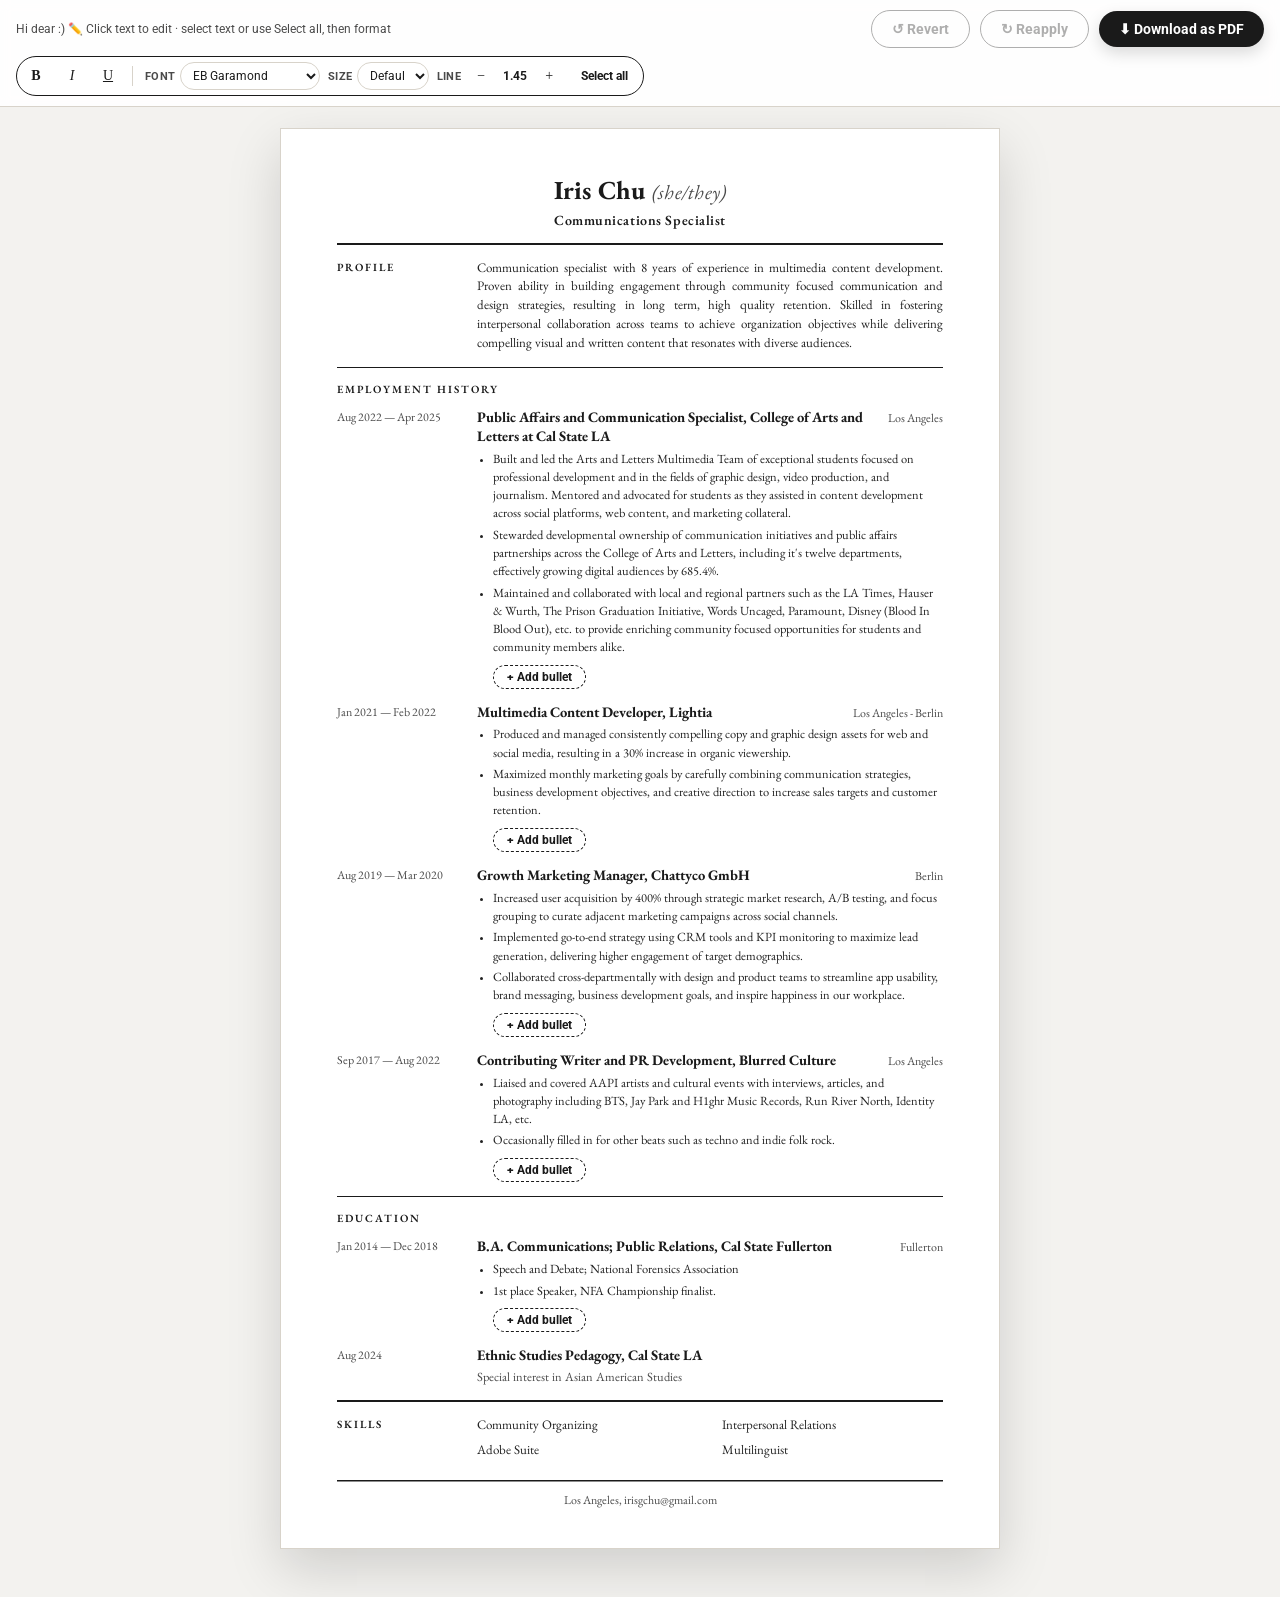
==== iris-resume/index.html @ 4243a89d "Add projects hub with Iris resume page. Co-authored-by: Cursor <cursoragent@cursor.com>" ====
<!DOCTYPE html>
<html lang="en">
<head>
<meta charset="UTF-8" />
<meta name="viewport" content="width=device-width, initial-scale=1.0" />
<title>Iris Chu — Resume</title>
<link rel="preconnect" href="https://fonts.googleapis.com" />
<link rel="preconnect" href="https://fonts.gstatic.com" crossorigin />
<link href="https://fonts.googleapis.com/css2?family=Cormorant+Garamond:ital,wght@0,400;0,600;0,700;1,400&family=EB+Garamond:ital,wght@0,400;0,600;0,700;1,400&family=Inter:ital,wght@0,400;0,600;0,700;1,400&family=Lato:ital,wght@0,400;0,700;1,400&family=Libre+Baskerville:ital,wght@0,400;0,700;1,400&family=Lora:ital,wght@0,400;0,600;0,700;1,400&family=Merriweather:ital,wght@0,400;0,700;1,400&family=Montserrat:ital,wght@0,400;0,600;0,700;1,400&family=Noto+Sans:ital,wght@0,400;0,600;0,700;1,400&family=Nunito:ital,wght@0,400;0,600;0,700;1,400&family=Open+Sans:ital,wght@0,400;0,600;0,700;1,400&family=Oswald:wght@400;600;700&family=Playfair+Display:ital,wght@0,400;0,700;1,400&family=Poppins:ital,wght@0,400;0,600;0,700;1,400&family=PT+Serif:ital,wght@0,400;0,700;1,400&family=Raleway:ital,wght@0,400;0,600;0,700;1,400&family=Roboto:ital,wght@0,400;0,700;1,400&family=Roboto+Slab:wght@400;600;700&family=Source+Sans+3:ital,wght@0,400;0,600;0,700;1,400&family=Source+Serif+4:ital,wght@0,400;0,600;0,700;1,400&family=Work+Sans:ital,wght@0,400;0,600;0,700;1,400&display=swap" rel="stylesheet" />
<link rel="stylesheet" href="style.css" />
</head>
<body>

  <div class="toolbar no-print">
    <div class="toolbar-row toolbar-row-main">
      <span class="toolbar-hint">Hi dear :) ✏️ Click text to edit · select text or use Select all, then format</span>
      <button id="undoBtn" class="toolbar-btn ghost" title="Revert (⌘Z)" disabled>↺ Revert</button>
      <button id="redoBtn" class="toolbar-btn ghost" title="Reapply (⌘⇧Z)" disabled>↻ Reapply</button>
      <button id="downloadBtn" class="toolbar-btn">⬇ Download as PDF</button>
    </div>
    <div class="toolbar-row toolbar-row-format">
      <div class="format-bar" aria-label="Text formatting">
        <button type="button" class="fmt-btn" id="fmtBold" title="Bold" aria-label="Bold"><b>B</b></button>
        <button type="button" class="fmt-btn" id="fmtItalic" title="Italic" aria-label="Italic"><i>I</i></button>
        <button type="button" class="fmt-btn" id="fmtUnderline" title="Underline" aria-label="Underline"><u>U</u></button>
        <span class="fmt-sep" aria-hidden="true"></span>
        <label class="fmt-label" for="fmtFont">Font</label>
        <select id="fmtFont" class="fmt-select" title="Font family">
          <option value="EB Garamond, Georgia, serif">EB Garamond</option>
          <option value="Lora, Georgia, serif">Lora</option>
          <option value="'Source Serif 4', Georgia, serif">Source Serif</option>
          <option value="'Libre Baskerville', Georgia, serif">Libre Baskerville</option>
          <option value="Merriweather, Georgia, serif">Merriweather</option>
          <option value="'PT Serif', Georgia, serif">PT Serif</option>
          <option value="'Cormorant Garamond', Georgia, serif">Cormorant Garamond</option>
          <option value="'Playfair Display', Georgia, serif">Playfair Display</option>
          <option value="'Roboto Slab', Georgia, serif">Roboto Slab</option>
          <option value="Georgia, 'Times New Roman', serif">Georgia</option>
          <option value="'Times New Roman', Times, serif">Times New Roman</option>
          <option value="Inter, Helvetica, sans-serif">Inter</option>
          <option value="Roboto, Helvetica, sans-serif">Roboto</option>
          <option value="'Open Sans', Helvetica, sans-serif">Open Sans</option>
          <option value="Lato, Helvetica, sans-serif">Lato</option>
          <option value="Montserrat, Helvetica, sans-serif">Montserrat</option>
          <option value="Poppins, Helvetica, sans-serif">Poppins</option>
          <option value="Nunito, Helvetica, sans-serif">Nunito</option>
          <option value="'Source Sans 3', Helvetica, sans-serif">Source Sans</option>
          <option value="Raleway, Helvetica, sans-serif">Raleway</option>
          <option value="'Work Sans', Helvetica, sans-serif">Work Sans</option>
          <option value="'Noto Sans', Helvetica, sans-serif">Noto Sans</option>
          <option value="Oswald, Helvetica, sans-serif">Oswald</option>
          <option value="Arial, Helvetica, sans-serif">Arial</option>
          <option value="Helvetica, Arial, sans-serif">Helvetica</option>
          <option value="Verdana, Geneva, sans-serif">Verdana</option>
          <option value="'Courier New', Courier, monospace">Courier New</option>
        </select>
        <label class="fmt-label" for="fmtSize">Size</label>
        <select id="fmtSize" class="fmt-select fmt-select-sm" title="Font size">
          <option value="">Default</option>
          <option value="10px">10</option>
          <option value="11px">11</option>
          <option value="12px">12</option>
          <option value="13px">13</option>
          <option value="14px">14</option>
          <option value="16px">16</option>
          <option value="18px">18</option>
          <option value="20px">20</option>
          <option value="24px">24</option>
          <option value="28px">28</option>
        </select>
        <label class="fmt-label">Line</label>
        <div class="fmt-stepper" title="Line height (spacing between lines)">
          <button type="button" class="fmt-btn" id="fmtLineDown" aria-label="Decrease line height">−</button>
          <span id="fmtLineValue" class="fmt-stepper-value">1.45</span>
          <button type="button" class="fmt-btn" id="fmtLineUp" aria-label="Increase line height">+</button>
        </div>
        <button type="button" class="fmt-btn fmt-select-all" id="fmtSelectAll" title="Select all text on the page">Select all</button>
      </div>
    </div>
  </div>

  <main class="page" id="resume">

    <!-- ===== HEADER ===== -->
    <header class="header">
      <h1>
        <span contenteditable="true" data-edit-id="name">Iris Chu</span>
        <span class="pronouns" contenteditable="true" data-edit-id="pronouns">(she/they)</span>
      </h1>
      <p class="tagline" contenteditable="true" data-edit-id="tagline">Communications Specialist</p>
    </header>

    <hr class="rule" />

    <!-- ===== PROFILE ===== -->
    <section class="row">
      <div class="label" contenteditable="true" data-edit-id="h-profile">Profile</div>
      <div class="content">
        <p contenteditable="true" data-edit-id="profile-text">Communication specialist with 8 years of experience in multimedia content development. Proven ability in building engagement through community focused communication and design strategies, resulting in long term, high quality retention. Skilled in fostering interpersonal collaboration across teams to achieve organization objectives while delivering compelling visual and written content that resonates with diverse audiences.</p>
      </div>
    </section>

    <hr class="rule" />

    <!-- ===== EMPLOYMENT HISTORY ===== -->
    <section class="section">
      <h2 class="section-title" contenteditable="true" data-edit-id="h-employment">Employment History</h2>

      <div class="entry">
        <div class="entry-date" contenteditable="true" data-edit-id="job1-date">Aug 2022 — Apr 2025</div>
        <div class="entry-content">
          <div class="entry-head">
            <h3 contenteditable="true" data-edit-id="job1-title">Public Affairs and Communication Specialist, College of Arts and Letters at Cal State LA</h3>
            <span class="entry-loc" contenteditable="true" data-edit-id="job1-loc">Los Angeles</span>
          </div>
          <ul class="bullets" data-edit-id="job1-bullets" data-editable-list="true">
            <li>Built and led the Arts and Letters Multimedia Team of exceptional students focused on professional development and in the fields of graphic design, video production, and journalism. Mentored and advocated for students as they assisted in content development across social platforms, web content, and marketing collateral.</li>
            <li>Stewarded developmental ownership of communication initiatives and public affairs partnerships across the College of Arts and Letters, including it's twelve departments, effectively growing digital audiences by 685.4%.</li>
            <li>Maintained and collaborated with local and regional partners such as the LA Times, Hauser &amp; Wurth, The Prison Graduation Initiative, Words Uncaged, Paramount, Disney (Blood In Blood Out), etc. to provide enriching community focused opportunities for students and community members alike.</li>
          </ul>
          <button class="add-bullet no-print" data-target="job1-bullets">+ Add bullet</button>
        </div>
      </div>

      <div class="entry">
        <div class="entry-date" contenteditable="true" data-edit-id="job2-date">Jan 2021 — Feb 2022</div>
        <div class="entry-content">
          <div class="entry-head">
            <h3 contenteditable="true" data-edit-id="job2-title">Multimedia Content Developer, Lightia</h3>
            <span class="entry-loc" contenteditable="true" data-edit-id="job2-loc">Los Angeles - Berlin</span>
          </div>
          <ul class="bullets" data-edit-id="job2-bullets" data-editable-list="true">
            <li>Produced and managed consistently compelling copy and graphic design assets for web and social media, resulting in a 30% increase in organic viewership.</li>
            <li>Maximized monthly marketing goals by carefully combining communication strategies, business development objectives, and creative direction to increase sales targets and customer retention.</li>
          </ul>
          <button class="add-bullet no-print" data-target="job2-bullets">+ Add bullet</button>
        </div>
      </div>

      <div class="entry">
        <div class="entry-date" contenteditable="true" data-edit-id="job3-date">Aug 2019 — Mar 2020</div>
        <div class="entry-content">
          <div class="entry-head">
            <h3 contenteditable="true" data-edit-id="job3-title">Growth Marketing Manager, Chattyco GmbH</h3>
            <span class="entry-loc" contenteditable="true" data-edit-id="job3-loc">Berlin</span>
          </div>
          <ul class="bullets" data-edit-id="job3-bullets" data-editable-list="true">
            <li>Increased user acquisition by 400% through strategic market research, A/B testing, and focus grouping to curate adjacent marketing campaigns across social channels.</li>
            <li>Implemented go-to-end strategy using CRM tools and KPI monitoring to maximize lead generation, delivering higher engagement of target demographics.</li>
            <li>Collaborated cross-departmentally with design and product teams to streamline app usability, brand messaging, business development goals, and inspire happiness in our workplace.</li>
          </ul>
          <button class="add-bullet no-print" data-target="job3-bullets">+ Add bullet</button>
        </div>
      </div>

      <div class="entry">
        <div class="entry-date" contenteditable="true" data-edit-id="job4-date">Sep 2017 — Aug 2022</div>
        <div class="entry-content">
          <div class="entry-head">
            <h3 contenteditable="true" data-edit-id="job4-title">Contributing Writer and PR Development, Blurred Culture</h3>
            <span class="entry-loc" contenteditable="true" data-edit-id="job4-loc">Los Angeles</span>
          </div>
          <ul class="bullets" data-edit-id="job4-bullets" data-editable-list="true">
            <li>Liaised and covered AAPI artists and cultural events with interviews, articles, and photography including BTS, Jay Park and H1ghr Music Records, Run River North, Identity LA, etc.</li>
            <li>Occasionally filled in for other beats such as techno and indie folk rock.</li>
          </ul>
          <button class="add-bullet no-print" data-target="job4-bullets">+ Add bullet</button>
        </div>
      </div>
    </section>

    <hr class="rule" />

    <!-- ===== EDUCATION ===== -->
    <section class="section">
      <h2 class="section-title" contenteditable="true" data-edit-id="h-education">Education</h2>

      <div class="entry">
        <div class="entry-date" contenteditable="true" data-edit-id="edu1-date">Jan 2014 — Dec 2018</div>
        <div class="entry-content">
          <div class="entry-head">
            <h3 contenteditable="true" data-edit-id="edu1-title">B.A. Communications; Public Relations, Cal State Fullerton</h3>
            <span class="entry-loc" contenteditable="true" data-edit-id="edu1-loc">Fullerton</span>
          </div>
          <ul class="bullets" data-edit-id="edu1-bullets" data-editable-list="true">
            <li>Speech and Debate; National Forensics Association</li>
            <li>1st place Speaker, NFA Championship finalist.</li>
          </ul>
          <button class="add-bullet no-print" data-target="edu1-bullets">+ Add bullet</button>
        </div>
      </div>

      <div class="entry">
        <div class="entry-date" contenteditable="true" data-edit-id="edu2-date">Aug 2024</div>
        <div class="entry-content">
          <div class="entry-head">
            <h3 contenteditable="true" data-edit-id="edu2-title">Ethnic Studies Pedagogy, Cal State LA</h3>
            <span class="entry-loc placeholder" contenteditable="true" data-edit-id="edu2-loc">&nbsp;</span>
          </div>
          <p class="entry-text" contenteditable="true" data-edit-id="edu2-text">Special interest in Asian American Studies</p>
        </div>
      </div>
    </section>

    <hr class="rule" />

    <!-- ===== SKILLS ===== -->
    <section class="row">
      <div class="label" contenteditable="true" data-edit-id="h-skills">Skills</div>
      <div class="content skills-grid">
        <div contenteditable="true" data-edit-id="skill-1">Community Organizing</div>
        <div contenteditable="true" data-edit-id="skill-3">Interpersonal Relations</div>
        <div contenteditable="true" data-edit-id="skill-2">Adobe Suite</div>
        <div contenteditable="true" data-edit-id="skill-4">Multilinguist</div>
      </div>
    </section>

    <footer class="footer-contact">
      <p class="contact-line">
        <span contenteditable="true" data-edit-id="location">Los Angeles</span>,
        <span contenteditable="true" data-edit-id="email">irisgchu@gmail.com</span>
      </p>
    </footer>

  </main>

  <script src="script.js"></script>
</body>
</html>
---- iris-resume/style.css ----
/* ===========================================================
   Iris Chu — Resume site
   Classic serif "label column" resume layout
   =========================================================== */

:root {
  --ink: #1a1a1a;
  --text: #222222;
  --text-soft: #4a4a4a;
  --rule: #1a1a1a;
  --placeholder: #b23b3b;
  --border-soft: #d8d3ca;
  --paper: #ffffff;
  --paper-2: #f3f2ef;

  --font-serif: 'EB Garamond', 'Georgia', 'Times New Roman', serif;
}

* {
  box-sizing: border-box;
}

html, body {
  margin: 0;
  padding: 0;
  background: var(--paper-2);
  font-family: var(--font-serif);
  color: var(--text);
}

/* ---------- Toolbar ---------- */

.toolbar {
  position: fixed;
  top: 0;
  left: 0;
  right: 0;
  z-index: 200;
  display: flex;
  flex-direction: column;
  align-items: stretch;
  gap: 8px;
  padding: 10px 16px;
  background: rgba(255, 255, 255, 0.92);
  backdrop-filter: blur(6px);
  border-bottom: 1px solid var(--border-soft);
  font-family: -apple-system, BlinkMacSystemFont, 'Segoe UI', Roboto, sans-serif;
}

.toolbar-row {
  display: flex;
  align-items: center;
  gap: 10px;
  flex-wrap: wrap;
}

.toolbar-row-main {
  justify-content: flex-end;
}

.toolbar-row-format {
  justify-content: flex-start;
}

.toolbar-hint {
  margin-right: auto;
  font-size: 12px;
  color: var(--text-soft);
  min-width: 0;
}

.format-bar {
  display: flex;
  align-items: center;
  flex-wrap: wrap;
  gap: 4px;
  padding: 3px;
  border: 1.5px solid var(--ink);
  border-radius: 999px;
  background: #fff;
  flex-shrink: 0;
}

.fmt-btn {
  width: 32px;
  height: 32px;
  border: none;
  border-radius: 999px;
  background: transparent;
  color: var(--ink);
  font-size: 14px;
  font-family: Georgia, serif;
  cursor: pointer;
  display: inline-flex;
  align-items: center;
  justify-content: center;
  transition: background 0.12s ease;
}

.fmt-btn:hover,
.fmt-btn.active {
  background: var(--paper-2);
}

.fmt-btn.fmt-select-all {
  width: auto;
  padding: 0 12px;
  font-size: 12px;
  font-weight: 700;
  font-family: -apple-system, BlinkMacSystemFont, 'Segoe UI', Roboto, sans-serif;
}

.fmt-btn.fmt-select-all.active {
  background: var(--ink);
  color: #fff;
}

.fmt-sep {
  width: 1px;
  height: 20px;
  background: var(--border-soft);
  margin: 0 4px;
}

.fmt-label {
  font-size: 11px;
  font-weight: 700;
  color: var(--text-soft);
  margin-left: 4px;
  text-transform: uppercase;
  letter-spacing: 0.04em;
}

.fmt-select {
  height: 28px;
  max-width: 140px;
  border: 1px solid var(--border-soft);
  border-radius: 999px;
  padding: 0 8px;
  font-size: 12px;
  font-family: -apple-system, BlinkMacSystemFont, 'Segoe UI', Roboto, sans-serif;
  background: #fff;
  color: var(--ink);
  cursor: pointer;
}

.fmt-select-sm {
  max-width: 72px;
}

.fmt-stepper {
  display: inline-flex;
  align-items: center;
  gap: 0;
}

.fmt-stepper-value {
  min-width: 36px;
  text-align: center;
  font-size: 12px;
  font-weight: 700;
  font-variant-numeric: tabular-nums;
  color: var(--ink);
  user-select: none;
}

.toolbar-btn {
  background: var(--ink);
  color: #fff;
  border: none;
  border-radius: 999px;
  padding: 10px 20px;
  font-size: 14px;
  font-weight: 700;
  font-family: -apple-system, BlinkMacSystemFont, 'Segoe UI', Roboto, sans-serif;
  cursor: pointer;
  box-shadow: 0 6px 16px rgba(0, 0, 0, 0.15);
  transition: transform 0.15s ease, box-shadow 0.15s ease, background 0.15s ease;
  white-space: nowrap;
}

.toolbar-btn:hover {
  background: #333;
  transform: translateY(-2px);
  box-shadow: 0 10px 20px rgba(0, 0, 0, 0.22);
}

.toolbar-btn:active {
  transform: translateY(0);
}

.toolbar-btn.ghost {
  background: transparent;
  color: var(--ink);
  border: 1.5px solid var(--ink);
  box-shadow: none;
}

.toolbar-btn.ghost:hover {
  background: var(--paper-2);
  box-shadow: none;
}

.toolbar-btn:disabled {
  opacity: 0.35;
  cursor: not-allowed;
  transform: none;
  box-shadow: none;
}

.toolbar-btn:disabled:hover {
  background: transparent;
  transform: none;
}

/* ---------- Page / paper container ---------- */

.page {
  position: relative;
  max-width: 720px;
  margin: 128px auto 48px;
  background: var(--paper);
  box-shadow: 0 20px 50px rgba(0, 0, 0, 0.15);
  border: 1px solid var(--border-soft);
  overflow: hidden;
  padding: 44px 56px 40px;
  --size-scale: 1;
  --line-height: 1.45;
}

/* Print layout applied on screen while measuring the fit-to-page scale */
.print-fit .no-print {
  display: none !important;
}

.print-fit .page {
  margin: 0;
  border: none;
  box-shadow: none;
  max-width: none;
}

/* ---------- Header ---------- */

.header {
  text-align: center;
  margin-bottom: 14px;
}

.header h1 {
  margin: 0 0 4px;
  font-size: calc(26px * var(--size-scale));
  font-weight: 700;
  letter-spacing: 0.01em;
  color: var(--ink);
}

.pronouns {
  font-weight: 400;
  font-style: italic;
  font-size: calc(20px * var(--size-scale));
  color: var(--text-soft);
}

.tagline {
  margin: 0 0 6px;
  font-size: calc(14px * var(--size-scale));
  font-weight: 600;
  letter-spacing: 0.04em;
  color: var(--ink);
}

.footer-contact {
  margin-top: 22px;
  padding-top: 12px;
  border-top: none;
  box-shadow: inset 0 1.5px 0 0 var(--rule);
  text-align: center;
}

.contact-line {
  margin: 0;
  font-size: calc(12px * var(--size-scale));
  color: var(--text-soft);
}

/* ---------- Rules ---------- */

/* Use a filled bar (not border-top): 1px borders become uneven hairlines
   under print zoom / PDF rasterization, especially the first rule. */
.rule {
  display: block;
  border: none;
  margin: 14px 0;
  padding: 0;
  height: 1.5px;
  background-color: var(--ink);
  color: transparent;
  overflow: hidden;
  -webkit-print-color-adjust: exact;
  print-color-adjust: exact;
}

/* ---------- Two-column "label" rows (Profile / Skills) ---------- */

.row {
  display: grid;
  grid-template-columns: 118px 1fr;
  column-gap: 22px;
}

.label {
  font-size: calc(11px * var(--size-scale));
  font-weight: 600;
  letter-spacing: 0.18em;
  text-transform: uppercase;
  color: var(--ink);
  padding-top: 1px;
}

.content p {
  margin: 0;
  font-size: calc(13px * var(--size-scale));
  line-height: var(--line-height);
  color: var(--text);
  text-align: justify;
}

/* ---------- Section titles (Employment History / Education) ---------- */

.section-title {
  font-size: calc(11px * var(--size-scale));
  font-weight: 600;
  letter-spacing: 0.18em;
  text-transform: uppercase;
  color: var(--ink);
  margin: 0 0 12px;
}

/* ---------- Entries (jobs / education) ---------- */

.entry {
  display: grid;
  grid-template-columns: 118px 1fr;
  column-gap: 22px;
  margin-top: 14px;
}

.entry:first-of-type {
  margin-top: 0;
}

.entry-date {
  font-size: calc(12px * var(--size-scale));
  color: var(--text-soft);
  padding-top: 1px;
}

.entry-head {
  display: flex;
  align-items: baseline;
  justify-content: space-between;
  gap: 12px;
}

.entry-head h3 {
  margin: 0;
  font-size: calc(14.5px * var(--size-scale));
  font-weight: 700;
  color: var(--ink);
  line-height: calc(var(--line-height) * 0.9);
  flex: 1;
}

.entry-loc {
  font-size: calc(12px * var(--size-scale));
  color: var(--text-soft);
  white-space: nowrap;
  flex-shrink: 0;
}

.entry-text {
  margin: 3px 0 0;
  font-size: calc(12.5px * var(--size-scale));
  color: var(--text-soft);
  line-height: var(--line-height);
}

.bullets {
  margin: 4px 0 0;
  padding-left: 16px;
  font-size: calc(12.5px * var(--size-scale));
  line-height: var(--line-height);
  color: var(--text);
  list-style: disc;
}

.bullets li {
  margin-bottom: 2px;
}

.bullets li::marker {
  font-size: 10px;
}

/* ---------- Skills grid ---------- */

.skills-grid {
  display: grid;
  grid-template-columns: 1fr 1fr;
  gap: 8px 24px;
  font-size: calc(13px * var(--size-scale));
  color: var(--text);
}

/* ---------- Placeholders ---------- */

.placeholder {
  color: var(--placeholder);
  font-style: normal;
}

/* ---------- Inline editing ---------- */

[contenteditable="true"] {
  border-radius: 3px;
  transition: background-color 0.12s ease, outline-color 0.12s ease;
}

[contenteditable="true"]:hover {
  outline: 1.5px dashed rgba(0, 0, 0, 0.35);
  outline-offset: 2px;
  cursor: text;
  background: rgba(0, 0, 0, 0.04);
}

[contenteditable="true"]:focus {
  outline: 2px solid var(--ink);
  outline-offset: 2px;
  background: rgba(0, 0, 0, 0.07);
}

.bullets li[contenteditable="true"]:hover,
.bullets li[contenteditable="true"]:focus {
  outline-offset: 1px;
}

.del-bullet {
  display: inline-block;
  margin-left: 8px;
  width: 18px;
  height: 18px;
  line-height: 16px;
  text-align: center;
  border-radius: 50%;
  background: var(--placeholder);
  color: #fff;
  font-size: 12px;
  font-weight: 700;
  font-family: -apple-system, BlinkMacSystemFont, 'Segoe UI', Roboto, sans-serif;
  cursor: pointer;
  opacity: 0;
  transition: opacity 0.12s ease, transform 0.12s ease;
  user-select: none;
  vertical-align: middle;
}

.bullets li:hover .del-bullet {
  opacity: 1;
}

.del-bullet:hover {
  transform: scale(1.15);
}

.add-bullet {
  margin-top: 5px;
  margin-left: 16px;
  background: transparent;
  border: 1.5px dashed var(--ink);
  color: var(--ink);
  border-radius: 999px;
  padding: 4px 13px;
  font-size: 12px;
  font-weight: 700;
  font-family: -apple-system, BlinkMacSystemFont, 'Segoe UI', Roboto, sans-serif;
  cursor: pointer;
  transition: background 0.12s ease, color 0.12s ease;
}

.add-bullet:hover {
  background: var(--paper-2);
}

/* ===========================================================
   PRINT / PDF — must look exactly like the on-screen page
   =========================================================== */

@media print {
  @page {
    size: A4;
    margin: 0;
  }

  html, body {
    background: #fff;
  }

  .no-print {
    display: none !important;
  }

  .page {
    margin: 0;
    box-shadow: none;
    border: none;
    max-width: none;
    width: 210mm;
    min-height: 297mm;
  }

  * {
    -webkit-print-color-adjust: exact;
    print-color-adjust: exact;
  }

  [contenteditable="true"] {
    outline: none !important;
    background: transparent !important;
  }
}

@media (max-width: 680px) {
  .row,
  .entry {
    grid-template-columns: 1fr;
    row-gap: 4px;
  }

  .content p {
    text-align: left;
  }

  .entry {
    margin-top: 18px;
  }

  .skills-grid {
    grid-template-columns: 1fr;
  }
}
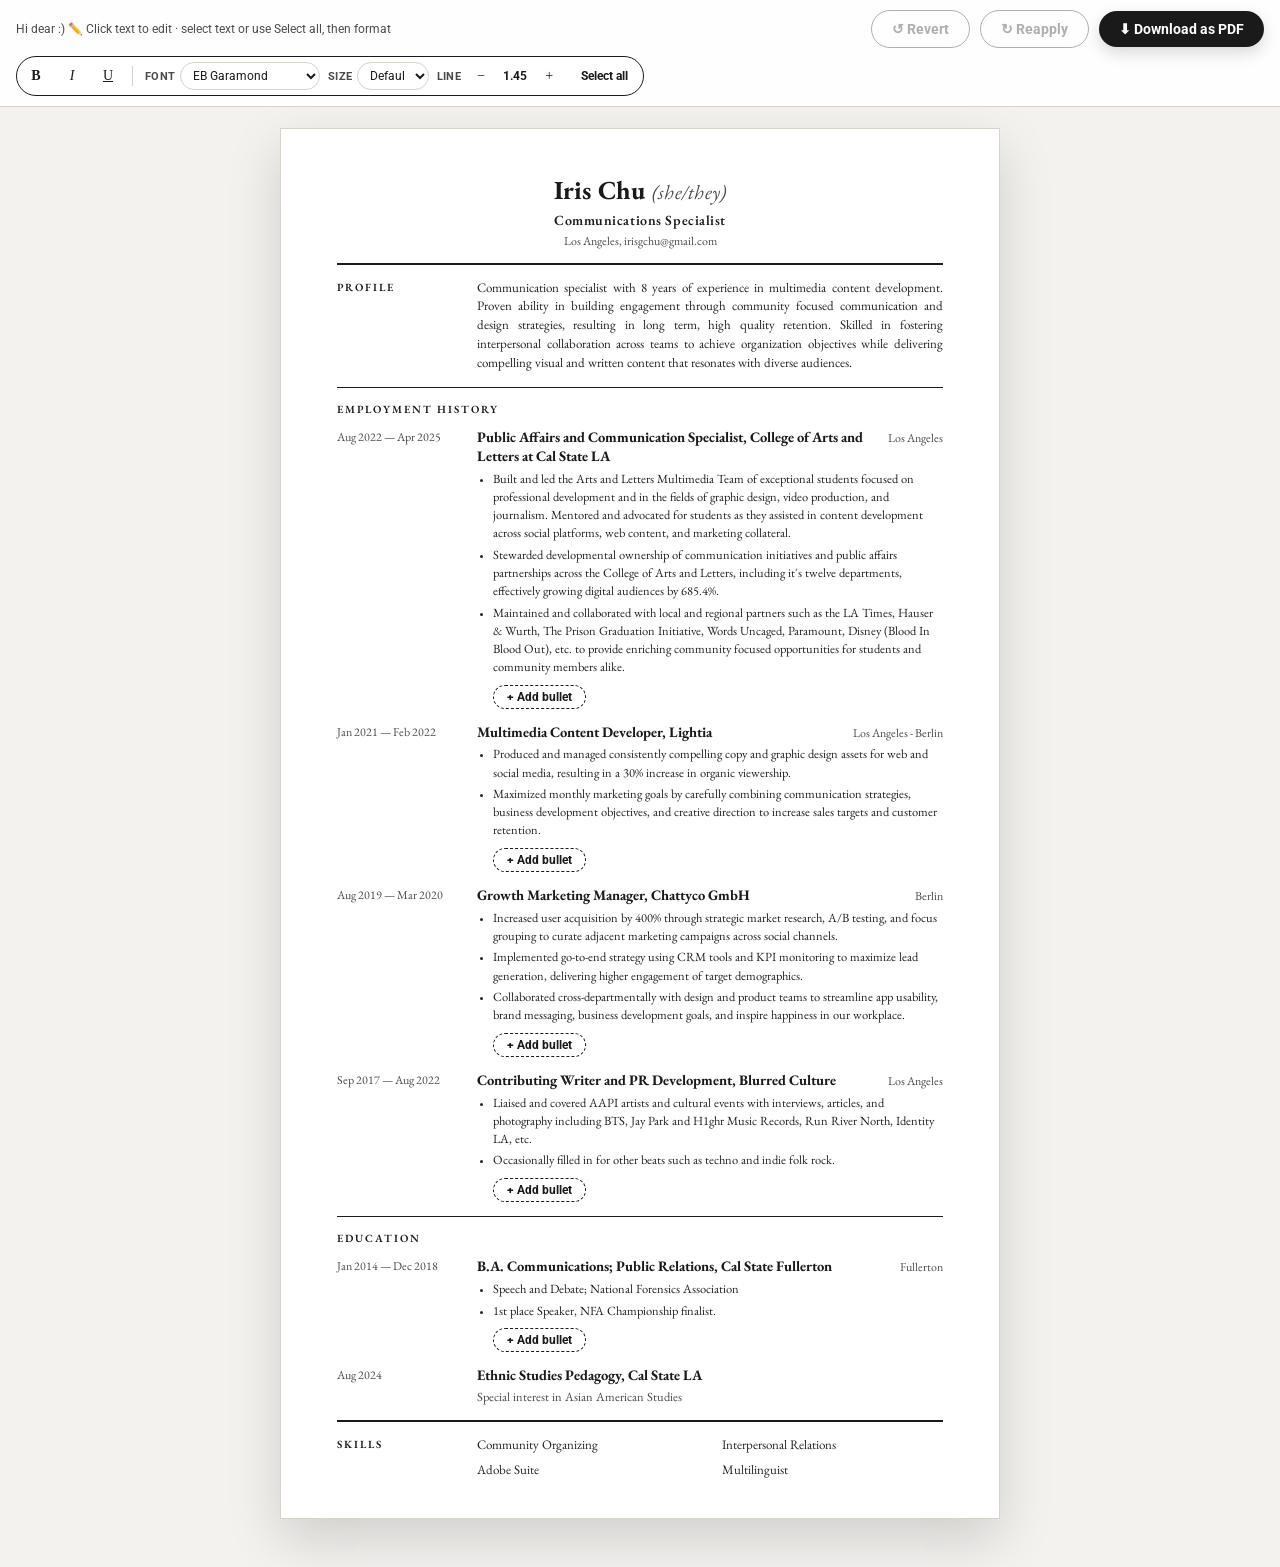
==== commit 57e63f22: "Move contact line back under the header tagline. Co-authored-by: Cursor <cursoragent@cursor.com>" ====
--- a/iris-resume/index.html
+++ b/iris-resume/index.html
@@ -88,6 +88,10 @@
         <span class="pronouns" contenteditable="true" data-edit-id="pronouns">(she/they)</span>
       </h1>
       <p class="tagline" contenteditable="true" data-edit-id="tagline">Communications Specialist</p>
+      <p class="contact-line">
+        <span contenteditable="true" data-edit-id="location">Los Angeles</span>,
+        <span contenteditable="true" data-edit-id="email">irisgchu@gmail.com</span>
+      </p>
     </header>
 
     <hr class="rule" />
@@ -215,13 +219,6 @@
       </div>
     </section>
 
-    <footer class="footer-contact">
-      <p class="contact-line">
-        <span contenteditable="true" data-edit-id="location">Los Angeles</span>,
-        <span contenteditable="true" data-edit-id="email">irisgchu@gmail.com</span>
-      </p>
-    </footer>
-
   </main>
 
   <script src="script.js"></script>
--- a/iris-resume/style.css
+++ b/iris-resume/style.css
@@ -263,19 +263,11 @@
 }
 
 .tagline {
-  margin: 0 0 6px;
+  margin: 0 0 4px;
   font-size: calc(14px * var(--size-scale));
   font-weight: 600;
   letter-spacing: 0.04em;
   color: var(--ink);
-}
-
-.footer-contact {
-  margin-top: 22px;
-  padding-top: 12px;
-  border-top: none;
-  box-shadow: inset 0 1.5px 0 0 var(--rule);
-  text-align: center;
 }
 
 .contact-line {
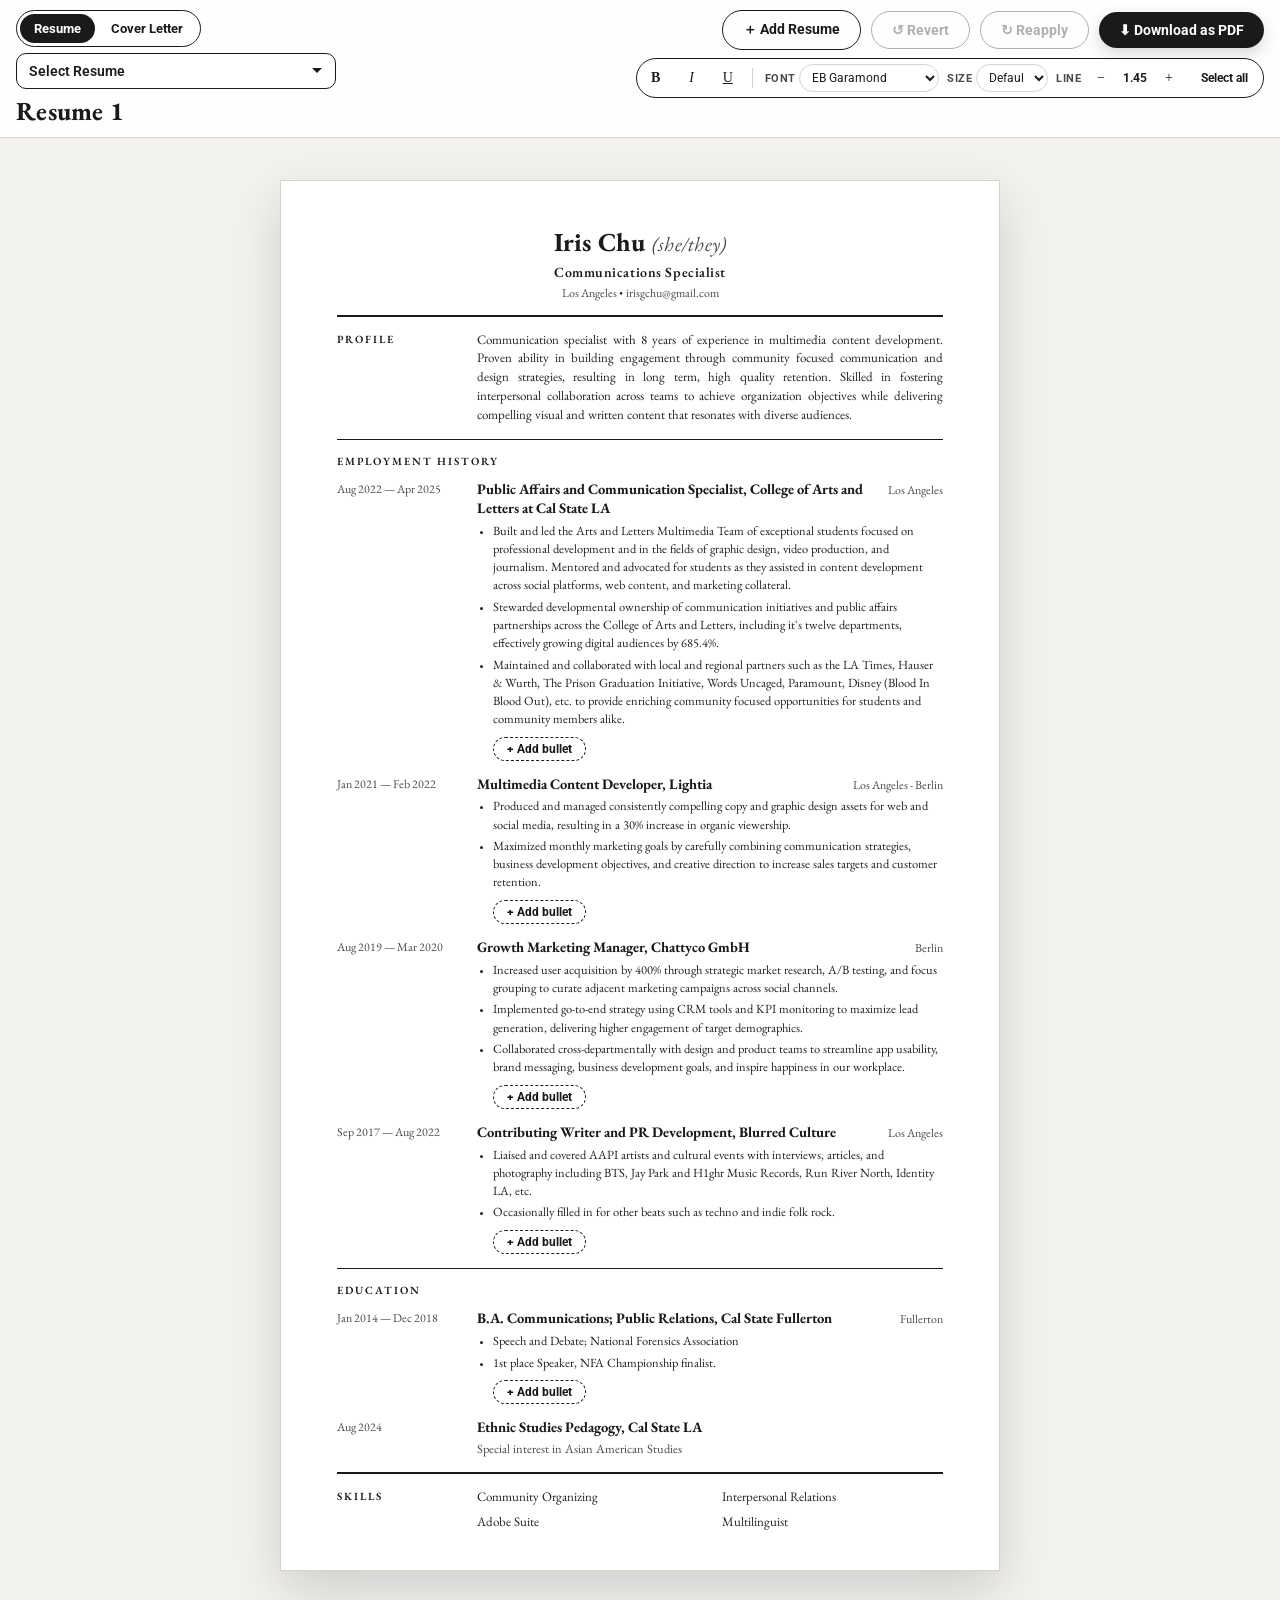
==== commit 361cc863: "Add cover letter mode with shared editing and one-page PDF fit. Co-authored-by: Cursor <cursoragent@" ====
--- a/iris-resume/index.html
+++ b/iris-resume/index.html
@@ -13,68 +13,83 @@
 
   <div class="toolbar no-print">
     <div class="toolbar-row toolbar-row-main">
-      <span class="toolbar-hint">Hi dear :) ✏️ Click text to edit · select text or use Select all, then format</span>
-      <button id="undoBtn" class="toolbar-btn ghost" title="Revert (⌘Z)" disabled>↺ Revert</button>
-      <button id="redoBtn" class="toolbar-btn ghost" title="Reapply (⌘⇧Z)" disabled>↻ Reapply</button>
-      <button id="downloadBtn" class="toolbar-btn">⬇ Download as PDF</button>
-    </div>
-    <div class="toolbar-row toolbar-row-format">
-      <div class="format-bar" aria-label="Text formatting">
-        <button type="button" class="fmt-btn" id="fmtBold" title="Bold" aria-label="Bold"><b>B</b></button>
-        <button type="button" class="fmt-btn" id="fmtItalic" title="Italic" aria-label="Italic"><i>I</i></button>
-        <button type="button" class="fmt-btn" id="fmtUnderline" title="Underline" aria-label="Underline"><u>U</u></button>
-        <span class="fmt-sep" aria-hidden="true"></span>
-        <label class="fmt-label" for="fmtFont">Font</label>
-        <select id="fmtFont" class="fmt-select" title="Font family">
-          <option value="EB Garamond, Georgia, serif">EB Garamond</option>
-          <option value="Lora, Georgia, serif">Lora</option>
-          <option value="'Source Serif 4', Georgia, serif">Source Serif</option>
-          <option value="'Libre Baskerville', Georgia, serif">Libre Baskerville</option>
-          <option value="Merriweather, Georgia, serif">Merriweather</option>
-          <option value="'PT Serif', Georgia, serif">PT Serif</option>
-          <option value="'Cormorant Garamond', Georgia, serif">Cormorant Garamond</option>
-          <option value="'Playfair Display', Georgia, serif">Playfair Display</option>
-          <option value="'Roboto Slab', Georgia, serif">Roboto Slab</option>
-          <option value="Georgia, 'Times New Roman', serif">Georgia</option>
-          <option value="'Times New Roman', Times, serif">Times New Roman</option>
-          <option value="Inter, Helvetica, sans-serif">Inter</option>
-          <option value="Roboto, Helvetica, sans-serif">Roboto</option>
-          <option value="'Open Sans', Helvetica, sans-serif">Open Sans</option>
-          <option value="Lato, Helvetica, sans-serif">Lato</option>
-          <option value="Montserrat, Helvetica, sans-serif">Montserrat</option>
-          <option value="Poppins, Helvetica, sans-serif">Poppins</option>
-          <option value="Nunito, Helvetica, sans-serif">Nunito</option>
-          <option value="'Source Sans 3', Helvetica, sans-serif">Source Sans</option>
-          <option value="Raleway, Helvetica, sans-serif">Raleway</option>
-          <option value="'Work Sans', Helvetica, sans-serif">Work Sans</option>
-          <option value="'Noto Sans', Helvetica, sans-serif">Noto Sans</option>
-          <option value="Oswald, Helvetica, sans-serif">Oswald</option>
-          <option value="Arial, Helvetica, sans-serif">Arial</option>
-          <option value="Helvetica, Arial, sans-serif">Helvetica</option>
-          <option value="Verdana, Geneva, sans-serif">Verdana</option>
-          <option value="'Courier New', Courier, monospace">Courier New</option>
-        </select>
-        <label class="fmt-label" for="fmtSize">Size</label>
-        <select id="fmtSize" class="fmt-select fmt-select-sm" title="Font size">
-          <option value="">Default</option>
-          <option value="10px">10</option>
-          <option value="11px">11</option>
-          <option value="12px">12</option>
-          <option value="13px">13</option>
-          <option value="14px">14</option>
-          <option value="16px">16</option>
-          <option value="18px">18</option>
-          <option value="20px">20</option>
-          <option value="24px">24</option>
-          <option value="28px">28</option>
-        </select>
-        <label class="fmt-label">Line</label>
-        <div class="fmt-stepper" title="Line height (spacing between lines)">
-          <button type="button" class="fmt-btn" id="fmtLineDown" aria-label="Decrease line height">−</button>
-          <span id="fmtLineValue" class="fmt-stepper-value">1.45</span>
-          <button type="button" class="fmt-btn" id="fmtLineUp" aria-label="Increase line height">+</button>
-        </div>
-        <button type="button" class="fmt-btn fmt-select-all" id="fmtSelectAll" title="Select all text on the page">Select all</button>
+      <div class="doc-picker">
+        <div class="mode-toggle" role="tablist" aria-label="Document type">
+          <button type="button" class="mode-btn active" data-mode="resume" id="modeResume" role="tab" aria-selected="true">Resume</button>
+          <button type="button" class="mode-btn" data-mode="cover" id="modeCover" role="tab" aria-selected="false">Cover Letter</button>
+        </div>
+        <label class="doc-select-wrap">
+          <span class="doc-select-face" id="docSelectFace">Select Resume</span>
+          <select id="docSelect" class="doc-select" aria-label="Select Resume" title="Select Resume">
+            <option value="" selected disabled>Select Resume</option>
+          </select>
+        </label>
+        <input id="docName" class="doc-name-input" type="text" title="Rename" placeholder="Untitled" />
+      </div>
+      <div class="toolbar-right">
+        <div class="toolbar-actions">
+          <button id="newDocBtn" class="toolbar-btn ghost" title="Create a copy">＋ Add Resume</button>
+          <button id="undoBtn" class="toolbar-btn ghost" title="Revert (⌘Z)" disabled>↺ Revert</button>
+          <button id="redoBtn" class="toolbar-btn ghost" title="Reapply (⌘⇧Z)" disabled>↻ Reapply</button>
+          <button id="downloadBtn" class="toolbar-btn">⬇ Download as PDF</button>
+        </div>
+        <div class="format-bar" aria-label="Text formatting">
+          <button type="button" class="fmt-btn" id="fmtBold" title="Bold" aria-label="Bold"><b>B</b></button>
+          <button type="button" class="fmt-btn" id="fmtItalic" title="Italic" aria-label="Italic"><i>I</i></button>
+          <button type="button" class="fmt-btn" id="fmtUnderline" title="Underline" aria-label="Underline"><u>U</u></button>
+          <span class="fmt-sep" aria-hidden="true"></span>
+          <label class="fmt-label" for="fmtFont">Font</label>
+          <select id="fmtFont" class="fmt-select" title="Font family">
+            <option value="EB Garamond, Georgia, serif">EB Garamond</option>
+            <option value="Lora, Georgia, serif">Lora</option>
+            <option value="'Source Serif 4', Georgia, serif">Source Serif</option>
+            <option value="'Libre Baskerville', Georgia, serif">Libre Baskerville</option>
+            <option value="Merriweather, Georgia, serif">Merriweather</option>
+            <option value="'PT Serif', Georgia, serif">PT Serif</option>
+            <option value="'Cormorant Garamond', Georgia, serif">Cormorant Garamond</option>
+            <option value="'Playfair Display', Georgia, serif">Playfair Display</option>
+            <option value="'Roboto Slab', Georgia, serif">Roboto Slab</option>
+            <option value="Georgia, 'Times New Roman', serif">Georgia</option>
+            <option value="'Times New Roman', Times, serif">Times New Roman</option>
+            <option value="Inter, Helvetica, sans-serif">Inter</option>
+            <option value="Roboto, Helvetica, sans-serif">Roboto</option>
+            <option value="'Open Sans', Helvetica, sans-serif">Open Sans</option>
+            <option value="Lato, Helvetica, sans-serif">Lato</option>
+            <option value="Montserrat, Helvetica, sans-serif">Montserrat</option>
+            <option value="Poppins, Helvetica, sans-serif">Poppins</option>
+            <option value="Nunito, Helvetica, sans-serif">Nunito</option>
+            <option value="'Source Sans 3', Helvetica, sans-serif">Source Sans</option>
+            <option value="Raleway, Helvetica, sans-serif">Raleway</option>
+            <option value="'Work Sans', Helvetica, sans-serif">Work Sans</option>
+            <option value="'Noto Sans', Helvetica, sans-serif">Noto Sans</option>
+            <option value="Oswald, Helvetica, sans-serif">Oswald</option>
+            <option value="Arial, Helvetica, sans-serif">Arial</option>
+            <option value="Helvetica, Arial, sans-serif">Helvetica</option>
+            <option value="Verdana, Geneva, sans-serif">Verdana</option>
+            <option value="'Courier New', Courier, monospace">Courier New</option>
+          </select>
+          <label class="fmt-label" for="fmtSize">Size</label>
+          <select id="fmtSize" class="fmt-select fmt-select-sm" title="Font size">
+            <option value="">Default</option>
+            <option value="10px">10</option>
+            <option value="11px">11</option>
+            <option value="12px">12</option>
+            <option value="13px">13</option>
+            <option value="14px">14</option>
+            <option value="16px">16</option>
+            <option value="18px">18</option>
+            <option value="20px">20</option>
+            <option value="24px">24</option>
+            <option value="28px">28</option>
+          </select>
+          <label class="fmt-label">Line</label>
+          <div class="fmt-stepper" title="Line height (spacing between lines)">
+            <button type="button" class="fmt-btn" id="fmtLineDown" aria-label="Decrease line height">−</button>
+            <span id="fmtLineValue" class="fmt-stepper-value">1.45</span>
+            <button type="button" class="fmt-btn" id="fmtLineUp" aria-label="Increase line height">+</button>
+          </div>
+          <button type="button" class="fmt-btn fmt-select-all" id="fmtSelectAll" title="Select all text on the page">Select all</button>
+        </div>
       </div>
     </div>
   </div>
@@ -89,7 +104,8 @@
       </h1>
       <p class="tagline" contenteditable="true" data-edit-id="tagline">Communications Specialist</p>
       <p class="contact-line">
-        <span contenteditable="true" data-edit-id="location">Los Angeles</span>,
+        <span contenteditable="true" data-edit-id="location">Los Angeles</span>
+        <span class="contact-sep" contenteditable="true" data-edit-id="contact-sep">●</span>
         <span contenteditable="true" data-edit-id="email">irisgchu@gmail.com</span>
       </p>
     </header>
@@ -221,6 +237,36 @@
 
   </main>
 
+  <template id="tplCover">
+    <header class="header">
+      <h1>
+        <span contenteditable="true" data-edit-id="name">Iris Chu</span>
+        <span class="pronouns" contenteditable="true" data-edit-id="pronouns">(she/they)</span>
+      </h1>
+      <p class="tagline" contenteditable="true" data-edit-id="tagline">Communications Specialist</p>
+      <p class="contact-line">
+        <span contenteditable="true" data-edit-id="location">Los Angeles</span>
+        <span class="contact-sep" contenteditable="true" data-edit-id="contact-sep">●</span>
+        <span contenteditable="true" data-edit-id="email">irisgchu@gmail.com</span>
+      </p>
+    </header>
+
+    <hr class="rule" />
+
+    <div class="letter-to">
+      <span class="letter-to-label" contenteditable="true" data-edit-id="to-label">To</span>
+      <span class="letter-to-name" contenteditable="true" data-edit-id="to-name">Recipient Name</span>
+      <span class="letter-to-company" contenteditable="true" data-edit-id="to-company">Company Name</span>
+    </div>
+
+    <div class="letter-body">
+      <p contenteditable="true" data-edit-id="letter-salutation">Hi there,</p>
+      <p contenteditable="true" data-edit-id="letter-p1">I am writing to express my interest in joining your team. With a background in communications and multimedia content, I bring experience building engagement through thoughtful storytelling and collaboration.</p>
+      <p contenteditable="true" data-edit-id="letter-p2">I would welcome the chance to contribute my skills and learn from your organization. Please find my resume attached for your consideration.</p>
+      <p contenteditable="true" data-edit-id="letter-close">Thanks for considering!</p>
+    </div>
+  </template>
+
   <script src="script.js"></script>
 </body>
 </html>
--- a/iris-resume/style.css
+++ b/iris-resume/style.css
@@ -39,7 +39,7 @@
   display: flex;
   flex-direction: column;
   align-items: stretch;
-  gap: 8px;
+  gap: 0;
   padding: 10px 16px;
   background: rgba(255, 255, 255, 0.92);
   backdrop-filter: blur(6px);
@@ -55,18 +55,144 @@
 }
 
 .toolbar-row-main {
+  justify-content: space-between;
+  align-items: flex-start;
+}
+
+.toolbar-right {
+  display: flex;
+  flex-direction: column;
+  align-items: flex-end;
+  gap: 8px;
+  margin-left: auto;
+}
+
+.doc-picker {
+  display: flex;
+  flex-direction: column;
+  align-items: stretch;
+  gap: 6px;
+  min-width: 220px;
+  max-width: 320px;
+}
+
+.mode-toggle {
+  display: inline-flex;
+  align-self: flex-start;
+  padding: 3px;
+  border: 1.5px solid var(--ink);
+  border-radius: 999px;
+  background: #fff;
+  gap: 2px;
+}
+
+.mode-btn {
+  border: none;
+  background: transparent;
+  border-radius: 999px;
+  padding: 7px 14px;
+  font-size: 13px;
+  font-weight: 700;
+  font-family: -apple-system, BlinkMacSystemFont, 'Segoe UI', Roboto, sans-serif;
+  color: var(--ink);
+  cursor: pointer;
+}
+
+.mode-btn:hover {
+  background: var(--paper-2);
+}
+
+.mode-btn.active {
+  background: var(--ink);
+  color: #fff;
+}
+
+.doc-select-wrap {
+  position: relative;
+  display: block;
+  height: 36px;
+  width: 100%;
+  border: 1.5px solid var(--ink);
+  border-radius: 10px;
+  background: #fff url("data:image/svg+xml,%3Csvg xmlns='http://www.w3.org/2000/svg' width='12' height='8' viewBox='0 0 12 8'%3E%3Cpath fill='%231a1a1a' d='M1 1l5 5 5-5'/%3E%3C/svg%3E") no-repeat right 12px center;
+  cursor: pointer;
+}
+
+.doc-select-face {
+  position: absolute;
+  left: 12px;
+  right: 36px;
+  top: 50%;
+  transform: translateY(-50%);
+  font-size: 14px;
+  font-weight: 600;
+  font-family: -apple-system, BlinkMacSystemFont, 'Segoe UI', Roboto, sans-serif;
+  color: var(--ink);
+  white-space: nowrap;
+  overflow: hidden;
+  text-overflow: ellipsis;
+  pointer-events: none;
+}
+
+.doc-select {
+  position: absolute;
+  inset: 0;
+  width: 100%;
+  height: 100%;
+  opacity: 0;
+  cursor: pointer;
+  appearance: none;
+  -webkit-appearance: none;
+  border: none;
+  background: transparent;
+  font-size: 14px;
+}
+
+.doc-select:focus {
+  outline: none;
+}
+
+.doc-select-wrap:focus-within {
+  outline: 2px solid var(--ink);
+  outline-offset: 1px;
+}
+
+.doc-name-input {
+  width: 100%;
+  border: none;
+  border-radius: 0;
+  padding: 2px 0 0;
+  margin: 0;
+  height: auto;
+  font-family: var(--font-serif);
+  font-size: 26px;
+  font-weight: 700;
+  letter-spacing: 0.01em;
+  line-height: 1.15;
+  color: var(--ink);
+  background: transparent;
+}
+
+.doc-name-input::placeholder {
+  color: #b0aaa0;
+  font-weight: 700;
+}
+
+.doc-name-input:focus {
+  outline: none;
+}
+
+.doc-name-input:disabled {
+  opacity: 0.45;
+}
+
+.toolbar-actions {
+  display: flex;
+  align-items: center;
+  gap: 10px;
+  flex-wrap: wrap;
   justify-content: flex-end;
-}
-
-.toolbar-row-format {
-  justify-content: flex-start;
-}
-
-.toolbar-hint {
-  margin-right: auto;
-  font-size: 12px;
-  color: var(--text-soft);
-  min-width: 0;
+  padding-top: 0;
 }
 
 .format-bar {
@@ -218,7 +344,7 @@
 .page {
   position: relative;
   max-width: 720px;
-  margin: 128px auto 48px;
+  margin: 180px auto 48px;
   background: var(--paper);
   box-shadow: 0 20px 50px rgba(0, 0, 0, 0.15);
   border: 1px solid var(--border-soft);
@@ -274,6 +400,65 @@
   margin: 0;
   font-size: calc(12px * var(--size-scale));
   color: var(--text-soft);
+  display: flex;
+  justify-content: center;
+  align-items: center;
+  flex-wrap: wrap;
+  gap: 0;
+}
+
+/* ● (U+25CF) sits on the baseline better than • in most fonts;
+   flex + small size keeps it optically centered with the x-height. */
+.contact-sep {
+  display: inline-flex;
+  align-items: center;
+  justify-content: center;
+  margin: 0 0.45em;
+  font-size: 0.5em;
+  line-height: 1;
+  color: var(--ink);
+  transform: translateY(0.05em);
+}
+
+/* ---------- Cover letter ---------- */
+
+.letter-to {
+  display: grid;
+  grid-template-columns: auto 1fr auto;
+  align-items: baseline;
+  column-gap: 18px;
+  margin: 4px 0 28px;
+  font-size: calc(14px * var(--size-scale));
+}
+
+.letter-to-label {
+  font-weight: 700;
+  color: var(--ink);
+}
+
+.letter-to-name {
+  font-weight: 700;
+  color: var(--ink);
+}
+
+.letter-to-company {
+  text-align: right;
+  color: var(--text-soft);
+  font-style: italic;
+}
+
+.letter-body {
+  font-size: calc(14px * var(--size-scale));
+  line-height: var(--line-height, 1.55);
+  color: var(--text);
+}
+
+.letter-body p {
+  margin: 0 0 1.1em;
+}
+
+.letter-body p:last-child {
+  margin-bottom: 0;
 }
 
 /* ---------- Rules ---------- */
